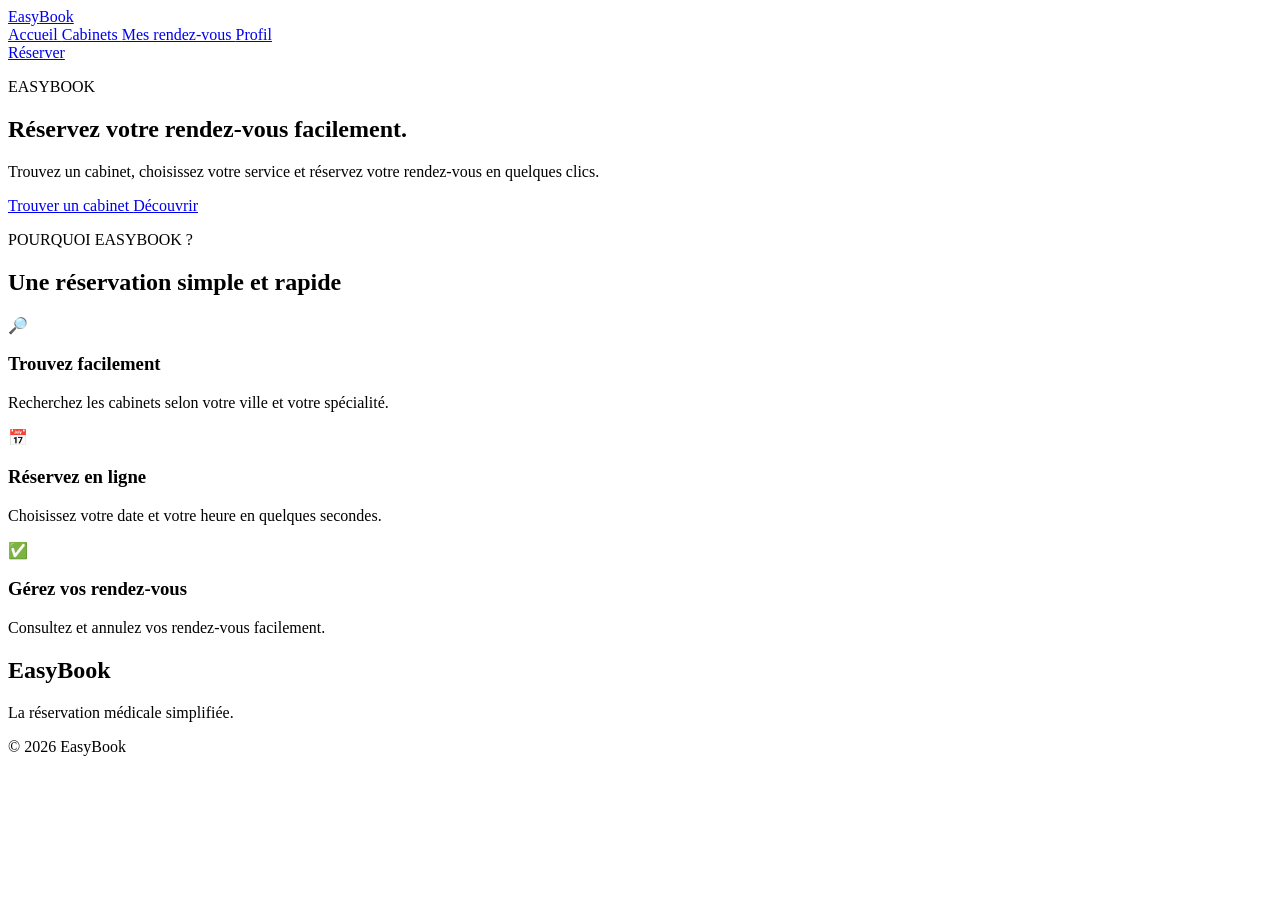
==== js/index.html @ c9909553 "Initial Easybook projet" ====
<!DOCTYPE html>

<html lang="fr">

<head>

    <meta charset="UTF-8">

    <meta name="viewport"
          content="width=device-width, initial-scale=1.0">

    <title>EasyBook | Rendez-vous médicaux</title>

    <link rel="stylesheet"
          href="css/style.css">

</head>

<body>

<header class="navbar">

    <a href="index.html" class="logo">
        Easy<span>Book</span>
    </a>

    <nav>

        <a href="index.html">
            Accueil
        </a>

        <a href="cabinets.html">
            Cabinets
        </a>

        <a href="appointments.html">
            Mes rendez-vous
        </a>

        <a href="profile.html">
            Profil
        </a>

    </nav>

    <a href="cabinets.html"
       class="btn">
        Réserver
    </a>

</header>


<section class="hero">

    <div class="hero-content">

        <p class="subtitle">
            EASYBOOK
        </p>

        <h1>
            Réservez votre
            <span>rendez-vous</span>
            facilement.
        </h1>

        <p class="hero-text">

            Trouvez un cabinet, choisissez
            votre service et réservez votre
            rendez-vous en quelques clics.

        </p>

        <div class="buttons">

            <a href="cabinets.html"
               class="btn">

                Trouver un cabinet

            </a>

            <a href="#features"
               class="btn-outline">

                Découvrir

            </a>

        </div>

    </div>

</section>


<section id="features"
         class="section">

    <div class="section-header">

        <p class="subtitle">
            POURQUOI EASYBOOK ?
        </p>

        <h2>
            Une réservation simple
            et rapide
        </h2>

    </div>


    <div class="features">

        <div class="feature-card">

            <div class="icon">
                🔎
            </div>

            <h3>
                Trouvez facilement
            </h3>

            <p>
                Recherchez les cabinets
                selon votre ville
                et votre spécialité.
            </p>

        </div>


        <div class="feature-card">

            <div class="icon">
                📅
            </div>

            <h3>
                Réservez en ligne
            </h3>

            <p>
                Choisissez votre date
                et votre heure
                en quelques secondes.
            </p>

        </div>


        <div class="feature-card">

            <div class="icon">
                ✅
            </div>

            <h3>
                Gérez vos rendez-vous
            </h3>

            <p>
                Consultez et annulez
                vos rendez-vous
                facilement.
            </p>

        </div>

    </div>

</section>


<footer>

    <h2>
        Easy<span>Book</span>
    </h2>

    <p>
        La réservation médicale simplifiée.
    </p>

    <p class="copyright">
        © 2026 EasyBook
    </p>

</footer>


<script src="js/data.js"></script>
<script src="js/app.js"></script>

</body>

</html>
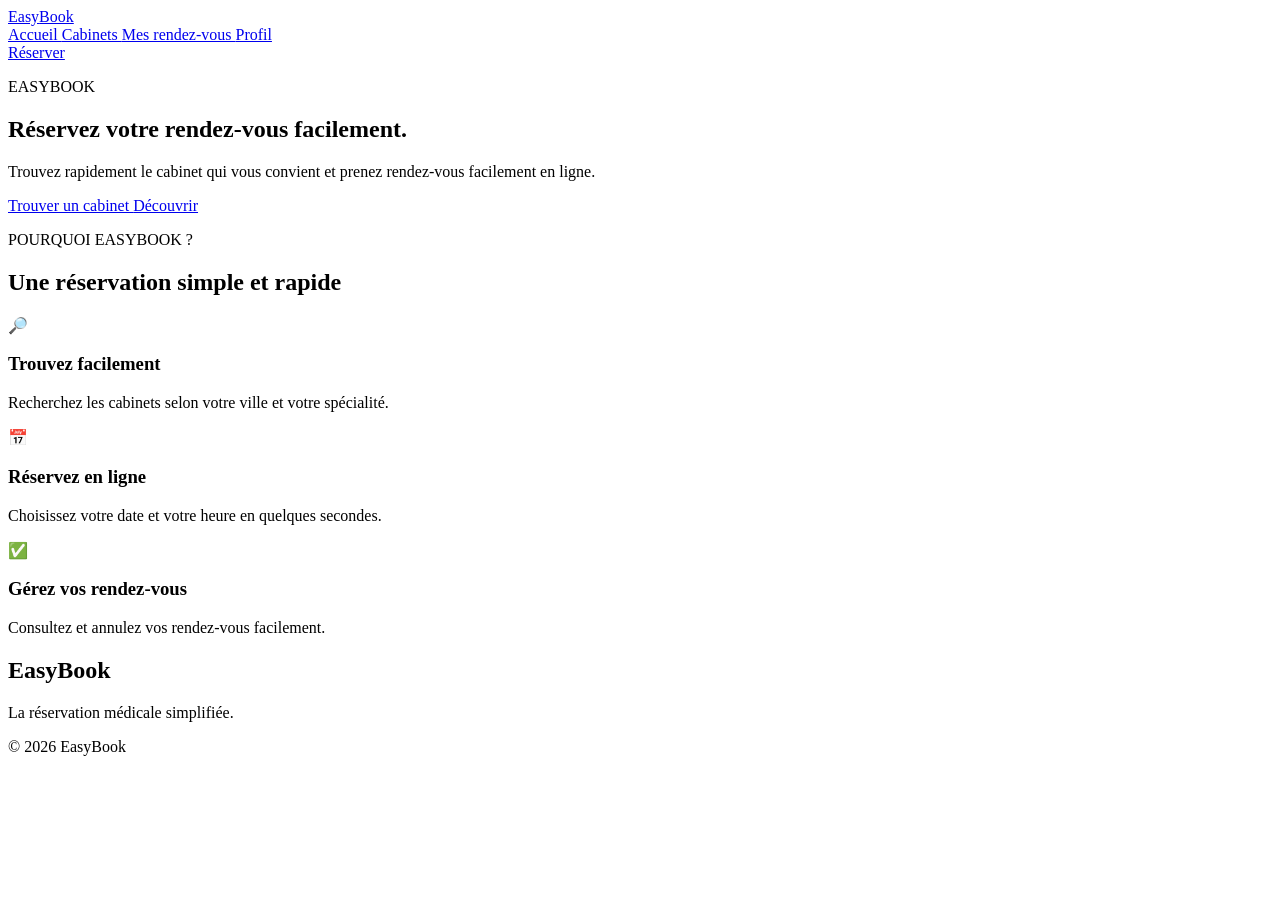
==== commit 06c3456f: "modification du paragraphe" ====
--- a/js/index.html
+++ b/js/index.html
@@ -68,9 +68,8 @@
 
         <p class="hero-text">
 
-            Trouvez un cabinet, choisissez
-            votre service et réservez votre
-            rendez-vous en quelques clics.
+           Trouvez rapidement le cabinet qui vous convient et prenez rendez-vous facilement en ligne.
+
 
         </p>
 
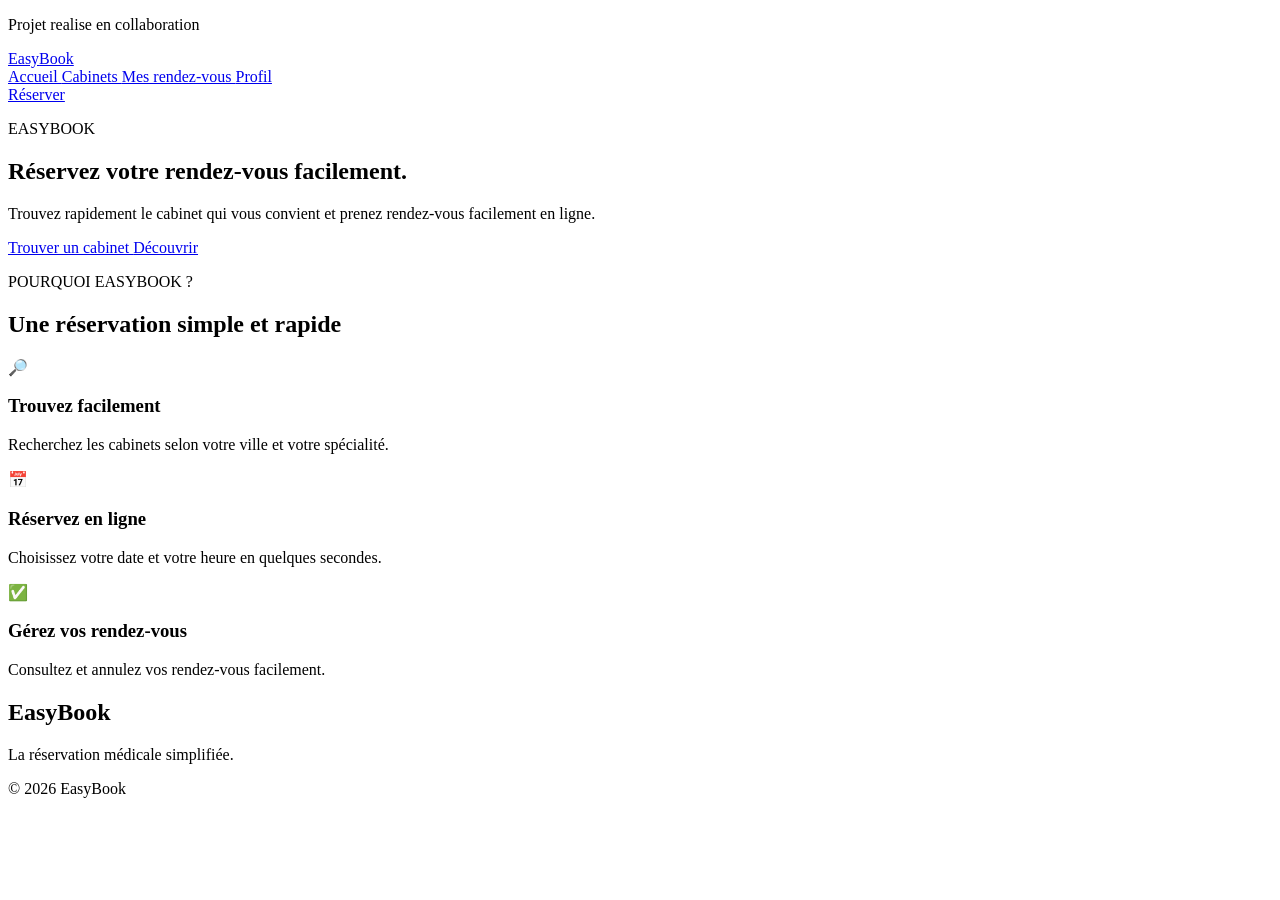
==== commit 7de70b55: "Ajout d'une nouvelle section" ====
--- a/js/index.html
+++ b/js/index.html
@@ -10,6 +10,7 @@
           content="width=device-width, initial-scale=1.0">
 
     <title>EasyBook | Rendez-vous médicaux</title>
+    <p> Projet realise en collaboration </p>
 
     <link rel="stylesheet"
           href="css/style.css">
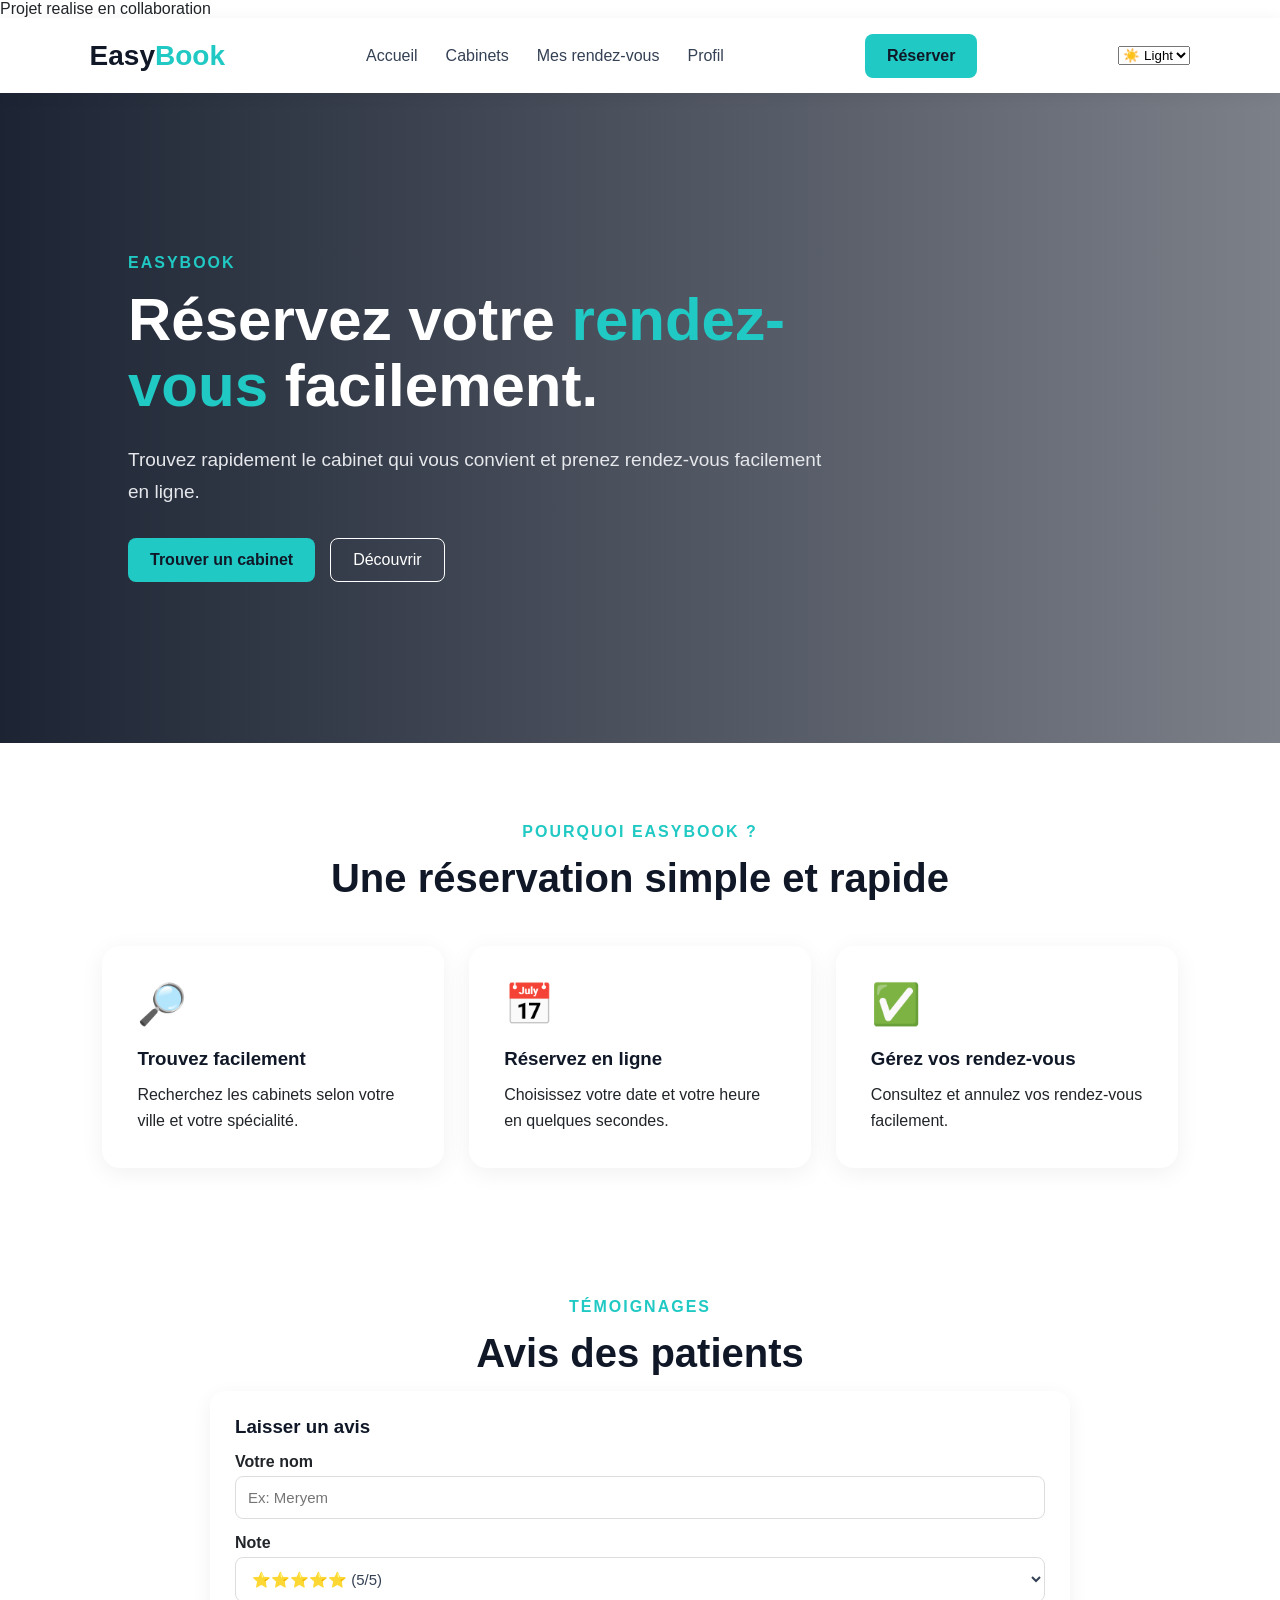
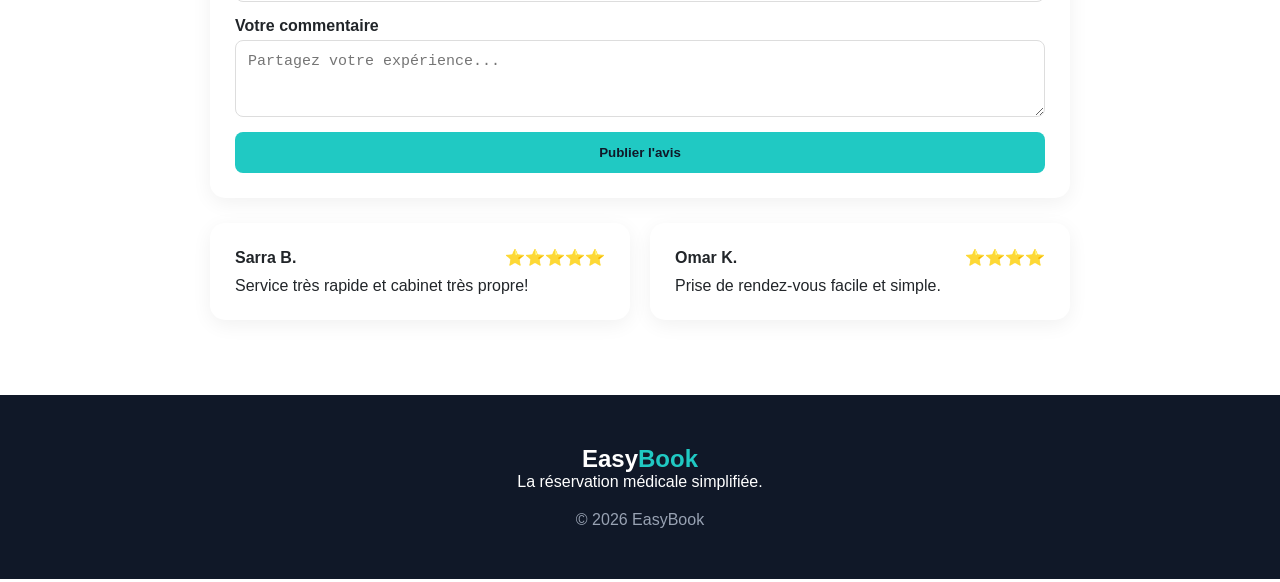
==== commit 7b28662a: "Ajout de la section Avis et du mode Sombre/Clair" ====
--- a/js/index.html
+++ b/js/index.html
@@ -13,7 +13,7 @@
     <p> Projet realise en collaboration </p>
 
     <link rel="stylesheet"
-          href="css/style.css">
+          href="style.css">
 
 </head>
 
@@ -42,14 +42,16 @@
         <a href="profile.html">
             Profil
         </a>
-
     </nav>
 
     <a href="cabinets.html"
        class="btn">
         Réserver
     </a>
-
+<select id="theme-select" class="form-select form-select-sm ms-2" style="width: auto; cursor: pointer;">
+    <option value="light">☀️ Light</option>
+    <option value="dark">🌙 Dark</option>
+</select>
 </header>
 
 
@@ -175,8 +177,45 @@
     </div>
 
 </section>
-
-
+<!-- Section Avis des patients -->
+<section class="reviews-section" id="reviews-section">
+    <div class="section-header">
+        <p class="subtitle">TÉMOIGNAGES</p>
+        <h2>Avis des patients</h2>
+    </div>
+    
+    <!-- Formulaire d'avis -->
+    <div class="review-form-card">
+        <h3>Laisser un avis</h3>
+        <form id="review-form">
+            <div class="form-group">
+                <label for="patient-name">Votre nom</label>
+                <input type="text" id="patient-name" class="form-input" placeholder="Ex: Meryem" required>
+            </div>
+            
+            <div class="form-group">
+                <label for="rating">Note</label>
+                <select id="rating" class="form-input" required>
+                    <option value="5">⭐⭐⭐⭐⭐ (5/5)</option>
+                    <option value="4">⭐⭐⭐⭐ (4/5)</option>
+                    <option value="3">⭐⭐⭐ (3/5)</option>
+                    <option value="2">⭐⭐ (2/5)</option>
+                    <option value="1">⭐ (1/5)</option>
+                </select>
+            </div>
+
+            <div class="form-group">
+                <label for="comment">Votre commentaire</label>
+                <textarea id="comment" class="form-input" rows="3" placeholder="Partagez votre expérience..." required></textarea>
+            </div>
+
+            <button type="submit" class="btn" style="width: 100%;">Publier l'avis</button>
+        </form>
+    </div>
+
+    <!-- Liste des avis -->
+    <div id="reviews-list" class="reviews-grid"></div>
+</section>
 <footer>
 
     <h2>
@@ -194,8 +233,8 @@
 </footer>
 
 
-<script src="js/data.js"></script>
-<script src="js/app.js"></script>
+<script src="data.js"></script>
+<script src="app.js"></script>
 
 </body>
 
--- a/js/style.css
+++ b/js/style.css
@@ -0,0 +1,778 @@
+* {
+    margin: 0;
+    padding: 0;
+    box-sizing: border-box;
+}
+
+:root {
+    --primary: #20c9c3;
+    --dark: #101828;
+    --text: #344054;
+    --light: #f5f8fa;
+    --white: #ffffff;
+}
+
+body {
+    font-family: Arial, sans-serif;
+    background: var(--light);
+    color: var(--text);
+}
+
+
+/* NAVBAR */
+
+.navbar {
+    height: 75px;
+
+    padding: 0 7%;
+
+    background: var(--white);
+
+    display: flex;
+
+    align-items: center;
+
+    justify-content: space-between;
+
+    box-shadow:
+        0 2px 15px rgba(0,0,0,.06);
+
+    position: sticky;
+
+    top: 0;
+
+    z-index: 100;
+}
+
+
+.logo {
+    font-size: 28px;
+
+    font-weight: bold;
+
+    color: var(--dark);
+
+    text-decoration: none;
+}
+
+
+.logo span {
+    color: var(--primary);
+}
+
+
+nav {
+    display: flex;
+
+    gap: 28px;
+}
+
+
+nav a {
+    text-decoration: none;
+
+    color: var(--text);
+
+    font-weight: 500;
+}
+
+
+nav a:hover,
+nav a.active {
+    color: var(--primary);
+}
+
+
+/* BUTTON */
+
+.btn {
+    display: inline-block;
+
+    background: var(--primary);
+
+    color: var(--dark);
+
+    padding: 13px 22px;
+
+    border-radius: 8px;
+
+    border: none;
+
+    text-decoration: none;
+
+    font-weight: bold;
+
+    cursor: pointer;
+
+    transition: .3s;
+}
+
+
+.btn:hover {
+    transform: translateY(-2px);
+
+    box-shadow:
+        0 8px 20px rgba(32,201,195,.25);
+}
+
+
+.btn-outline {
+    display: inline-block;
+
+    padding: 12px 22px;
+
+    border: 1px solid white;
+
+    border-radius: 8px;
+
+    color: white;
+
+    text-decoration: none;
+}
+
+
+/* HERO */
+
+.hero {
+    min-height: 650px;
+
+    display: flex;
+
+    align-items: center;
+
+    padding: 80px 10%;
+
+    background:
+        linear-gradient(
+            90deg,
+            rgba(16,24,40,.95),
+            rgba(16,24,40,.55)
+        ),
+        url("../assets/images/hero.jpg");
+
+    background-size: cover;
+
+    background-position: center;
+
+    color: white;
+}
+
+
+.hero-content {
+    max-width: 700px;
+}
+
+
+.subtitle {
+    color: var(--primary);
+
+    font-weight: bold;
+
+    letter-spacing: 2px;
+
+    margin-bottom: 15px;
+}
+
+
+.hero h1 {
+    font-size: 60px;
+
+    line-height: 1.1;
+
+    margin-bottom: 25px;
+}
+
+
+.hero h1 span {
+    color: var(--primary);
+}
+
+
+.hero-text {
+    font-size: 19px;
+
+    line-height: 1.7;
+
+    margin-bottom: 30px;
+
+    color: #e5e7eb;
+}
+
+
+.buttons {
+    display: flex;
+
+    gap: 15px;
+}
+
+
+/* SECTIONS */
+
+.section,
+.page {
+    padding: 80px 8%;
+}
+
+
+.section-header {
+    text-align: center;
+
+    max-width: 700px;
+
+    margin: auto;
+}
+
+
+.section-header h2,
+.page-header h1 {
+    font-size: 40px;
+
+    color: var(--dark);
+
+    margin-bottom: 15px;
+}
+
+
+.features {
+    margin-top: 45px;
+
+    display: grid;
+
+    grid-template-columns:
+        repeat(3, 1fr);
+
+    gap: 25px;
+}
+
+
+.feature-card {
+    background: white;
+
+    padding: 35px;
+
+    border-radius: 18px;
+
+    box-shadow:
+        0 5px 25px rgba(0,0,0,.06);
+}
+
+
+.icon {
+    font-size: 40px;
+
+    margin-bottom: 20px;
+}
+
+
+.feature-card h3 {
+    color: var(--dark);
+
+    margin-bottom: 12px;
+}
+
+
+.feature-card p {
+    line-height: 1.6;
+}
+
+
+/* PAGE HEADER */
+
+.page-header {
+    margin-bottom: 40px;
+}
+
+
+.page-header p:not(.subtitle) {
+    margin-top: 10px;
+}
+
+
+/* SEARCH */
+
+.search-box {
+    background: white;
+
+    padding: 20px;
+
+    border-radius: 15px;
+
+    display: grid;
+
+    grid-template-columns:
+        2fr 1fr 1fr;
+
+    gap: 15px;
+
+    margin-bottom: 40px;
+}
+
+
+.search-box input,
+.search-box select,
+.reservation-form input,
+.reservation-form select {
+    padding: 14px;
+
+    border: 1px solid #ddd;
+
+    border-radius: 8px;
+
+    outline: none;
+
+    font-size: 15px;
+}
+
+
+.search-box input:focus,
+.search-box select:focus {
+    border-color: var(--primary);
+}
+
+
+/* CABINETS */
+
+.cabinet-grid {
+    display: grid;
+
+    grid-template-columns:
+        repeat(3, 1fr);
+
+    gap: 25px;
+}
+
+
+.cabinet-card {
+    background: white;
+
+    border-radius: 18px;
+
+    overflow: hidden;
+
+    box-shadow:
+        0 5px 25px rgba(0,0,0,.07);
+}
+
+
+.cabinet-image {
+    height: 200px;
+
+    overflow: hidden;
+}
+
+
+.cabinet-image img {
+    width: 100%;
+
+    height: 100%;
+
+    object-fit: cover;
+}
+
+
+.cabinet-info {
+    padding: 25px;
+}
+
+
+.cabinet-info h2 {
+    color: var(--dark);
+
+    margin: 12px 0;
+}
+
+
+.cabinet-info p {
+    margin: 8px 0;
+
+    color: #667085;
+}
+
+
+.tag {
+    display: inline-block;
+
+    padding: 6px 10px;
+
+    border-radius: 20px;
+
+    background: #e4fbfa;
+
+    color: #087f7b;
+
+    font-size: 13px;
+
+    font-weight: bold;
+}
+
+
+/* RESERVATION */
+
+.reservation-container {
+    max-width: 1000px;
+
+    margin: auto;
+
+    display: grid;
+
+    grid-template-columns:
+        1fr 1fr;
+
+    gap: 40px;
+}
+
+
+.selected-cabinet,
+.reservation-form {
+    background: white;
+
+    padding: 35px;
+
+    border-radius: 18px;
+
+    box-shadow:
+        0 5px 25px rgba(0,0,0,.06);
+}
+
+
+.selected-cabinet h1 {
+    color: var(--dark);
+
+    margin: 20px 0;
+}
+
+
+.selected-cabinet p {
+    margin: 15px 0;
+}
+
+
+.reservation-form {
+    display: flex;
+
+    flex-direction: column;
+
+    gap: 10px;
+}
+
+
+.reservation-form h2 {
+    color: var(--dark);
+
+    margin-bottom: 15px;
+}
+
+
+.reservation-form label {
+    font-weight: bold;
+
+    margin-top: 8px;
+}
+
+
+/* APPOINTMENTS */
+
+.appointments {
+    max-width: 1000px;
+
+    margin: auto;
+}
+
+
+.appointment-card {
+    background: white;
+
+    padding: 25px;
+
+    border-radius: 15px;
+
+    margin-bottom: 20px;
+
+    display: grid;
+
+    grid-template-columns: 1fr auto auto;
+
+    gap: 30px;
+
+    align-items: center;
+
+    box-shadow:
+        0 5px 20px rgba(0,0,0,.06);
+}
+
+
+.appointment-card h2 {
+    color: var(--dark);
+
+    margin: 12px 0;
+}
+
+
+.appointment-card p {
+    margin: 6px 0;
+}
+
+
+.appointment-date {
+    display: flex;
+
+    flex-direction: column;
+
+    text-align: center;
+
+    gap: 8px;
+}
+
+
+.appointment-date strong {
+    color: var(--primary);
+
+    font-size: 18px;
+}
+
+
+.cancel-btn {
+    background: #fee4e2;
+
+    color: #b42318;
+
+    border: none;
+
+    padding: 10px 15px;
+
+    border-radius: 8px;
+
+    cursor: pointer;
+}
+
+
+/* EMPTY */
+
+.empty {
+    background: white;
+
+    padding: 60px;
+
+    border-radius: 18px;
+
+    text-align: center;
+}
+
+
+.empty h2 {
+    color: var(--dark);
+
+    margin-bottom: 10px;
+}
+
+
+.empty p {
+    margin-bottom: 25px;
+}
+
+
+/* FOOTER */
+
+footer {
+    background: var(--dark);
+
+    color: white;
+
+    text-align: center;
+
+    padding: 50px;
+}
+
+
+footer h2 span {
+    color: var(--primary);
+}
+
+
+.copyright {
+    margin-top: 20px;
+
+    color: #98a2b3;
+}
+
+
+/* RESPONSIVE */
+
+@media (max-width: 900px) {
+
+    nav {
+        gap: 12px;
+    }
+
+    .features,
+    .cabinet-grid {
+        grid-template-columns: 1fr 1fr;
+    }
+
+    .reservation-container {
+        grid-template-columns: 1fr;
+    }
+
+}
+
+
+@media (max-width: 650px) {
+
+    .navbar {
+        padding: 15px 5%;
+
+        height: auto;
+
+        flex-wrap: wrap;
+
+        gap: 15px;
+    }
+
+    nav {
+        order: 3;
+
+        width: 100%;
+
+        justify-content: center;
+
+        flex-wrap: wrap;
+    }
+
+    .hero {
+        padding: 60px 7%;
+    }
+
+    .hero h1 {
+        font-size: 42px;
+    }
+
+    .features,
+    .cabinet-grid,
+    .search-box {
+        grid-template-columns: 1fr;
+    }
+
+    .appointment-card {
+        grid-template-columns: 1fr;
+
+        text-align: center;
+    }
+
+    .appointment-date {
+        align-items: center;
+    }
+
+}
+
+:root {
+    --bg-color: #ffffff;
+    --text-color: #212529;
+    --card-bg: #f8f9fa;
+    --border-color: #dee2e6;
+}
+
+[data-theme="dark"] {
+    --bg-color: #121212;
+    --text-color: #e0e0e0;
+    --card-bg: #1e1e1e;
+    --border-color: #333333;
+}
+
+body {
+    background-color: var(--bg-color) !important;
+    color: var(--text-color) !important;
+    transition: background-color 0.3s, color 0.3s;
+}
+
+.card {
+    background-color: var(--card-bg) !important;
+    color: var(--text-color) !important;
+    border-color: var(--border-color) !important;
+}
+
+#theme-toggle {
+    cursor: pointer;
+}
+/* ==================== DARK MODE REAL FIX ==================== */
+[data-theme="dark"] {
+    --light: #121824;
+    --white: #1e293b;
+    --dark: #ffffff;
+    --text: #cbd5e1;
+}
+
+[data-theme="dark"] body {
+    background-color: var(--light) !important;
+    color: var(--text) !important;
+}
+
+[data-theme="dark"] .navbar,
+[data-theme="dark"] .feature-card,
+[data-theme="dark"] .cabinet-card,
+[data-theme="dark"] .selected-cabinet,
+[data-theme="dark"] .reservation-form,
+[data-theme="dark"] .review-card,
+[data-theme="dark"] .review-form-card {
+    background-color: var(--white) !important;
+    color: var(--text) !important;
+    border: 1px solid #334155;
+}
+
+[data-theme="dark"] nav a,
+[data-theme="dark"] .feature-card h3,
+[data-theme="dark"] .logo {
+    color: #ffffff !important;
+}
+
+/* ==================== STYLES AVIS (CUSTOM CSS) ==================== */
+.reviews-section {
+    max-width: 900px;
+    margin: 50px auto;
+    padding: 0 20px;
+}
+
+.review-form-card, .review-card {
+    background: var(--white);
+    padding: 25px;
+    border-radius: 15px;
+    box-shadow: 0 5px 20px rgba(0,0,0,.06);
+    margin-bottom: 25px;
+}
+
+.review-form-card h3 {
+    margin-bottom: 15px;
+    color: var(--dark);
+}
+
+.form-group {
+    margin-bottom: 15px;
+    display: flex;
+    flex-direction: column;
+}
+
+.form-group label {
+    font-weight: bold;
+    margin-bottom: 5px;
+}
+
+.form-input {
+    padding: 12px;
+    border: 1px solid #ddd;
+    border-radius: 8px;
+    font-size: 15px;
+    background-color: var(--white);
+    color: var(--text);
+}
+
+.reviews-grid {
+    display: grid;
+    grid-template-columns: repeat(auto-fit, minmax(280px, 1fr));
+    gap: 20px;
+}
+
+.review-header {
+    display: flex;
+    justify-content: space-between;
+    align-items: center;
+    margin-bottom: 10px;
+}
